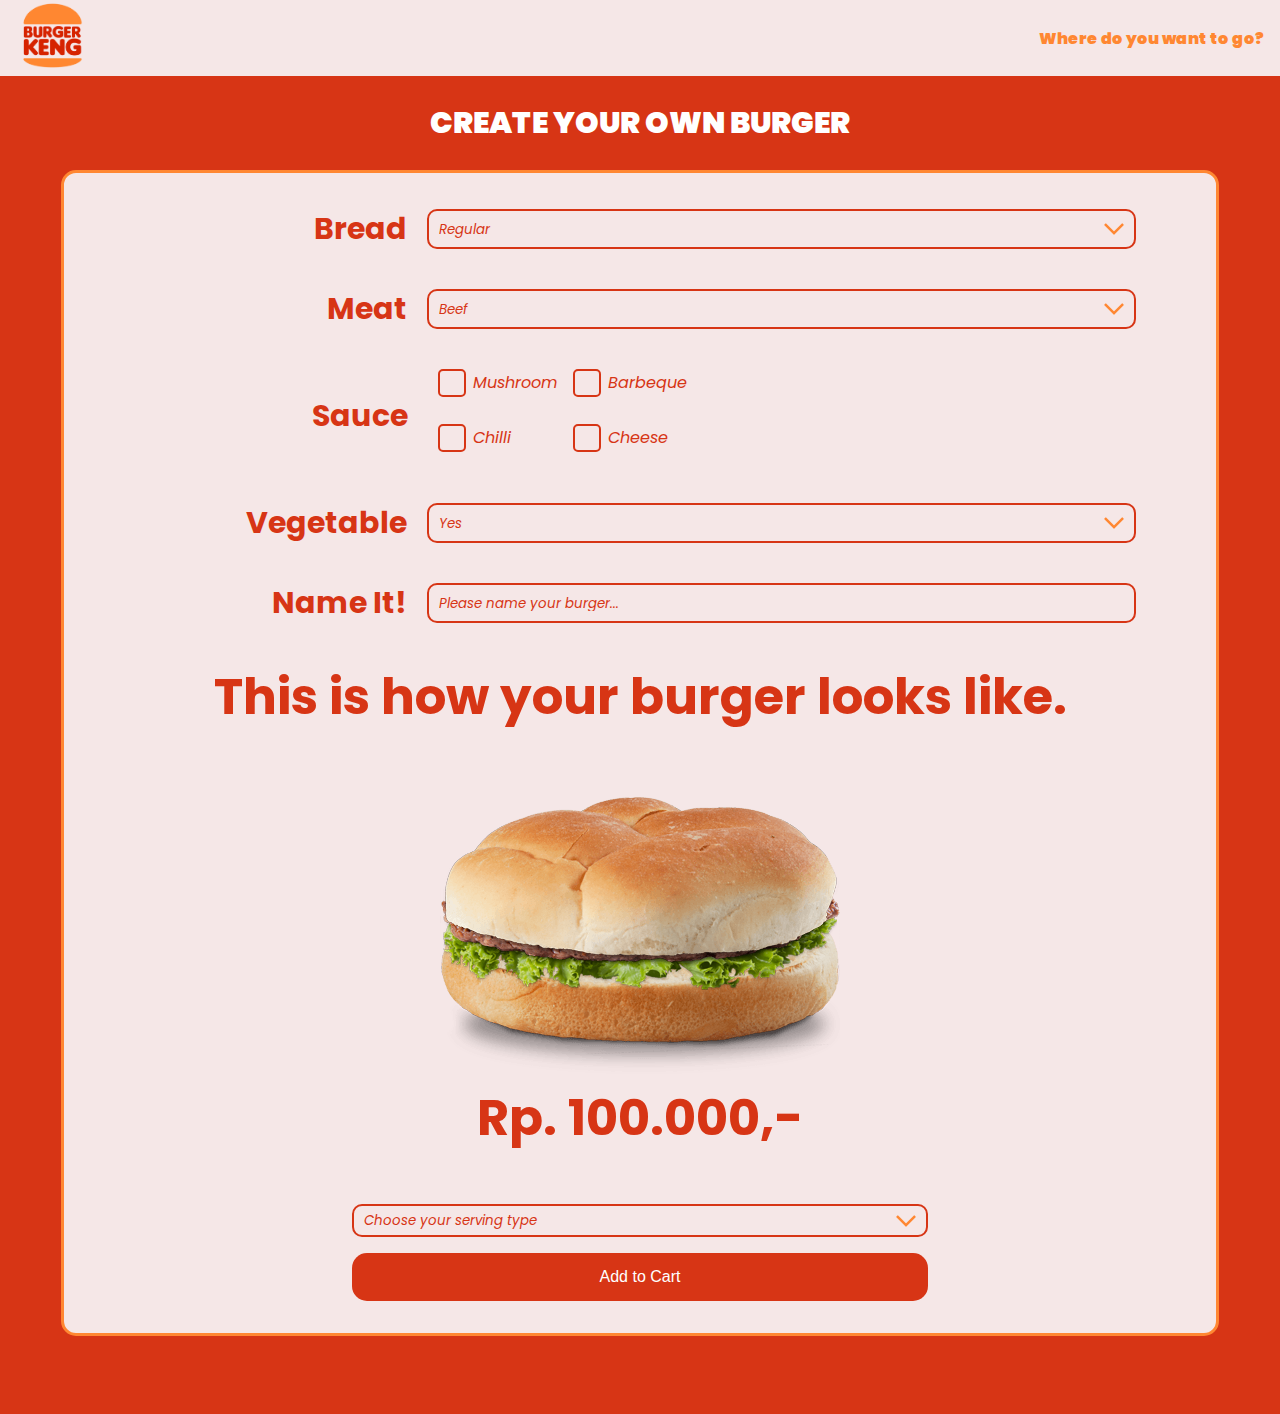
==== create.html @ b8a0a7f7 "updated responsive create burger" ====
<!DOCTYPE html>
<html lang="en">
<head>
    <meta charset="UTF-8">
    <meta http-equiv="X-UA-Compatible" content="IE=edge">
    <meta name="viewport" content="width=device-width, initial-scale=1.0">
    <title>Create Burger</title>
    <link rel="stylesheet" href="style_create.css">
</head>
<body>
    <section id="header">
        <!-- <h2>Burger KEng</h2> -->
        <div>
          <img src="Assets/Logo.png" alt="" id="logo">
        </div>
        <div class="navbar" id="topbar">
            <div class="dropdown">
              <button class="dropbtn">Where do you want to go?</button>
              <div class="dropdown-content">
                <a href="index.html">Home</a>
                <a href="gallery.html">Gallery</a>
                <a href="order.html">Order</a>
                <a href="create.html">Create Burger</a>
                <a href="team.html">Our Team</a>
              </div>
              <img src="assets/icon/navigation/arrow_forward_ios_24px.png" alt="" id="arrow">
            </div>   
        </div>
    </section>

    <!-- Bagian 1 -->
    <section class="section1">
        <h1 id="title-section1">CREATE YOUR OWN BURGER</h1>
        <div class="container-section1">
            <div>
                <div class="input-box">
                    <h1 class="form-details">Bread</h1>
                    <div class="form-answer section1a">
                        <select name="bread" class="custom-select" id="selectBread">
                            <option value="1">Regular</option>
                            <option value="2">Wheat Bread</option>
                        </select>
                        <img src="Assets/icon/navigation/arrow_forward_ios_24px.png" alt="">
                    </div>
                </div>
                <div class="input-box">
                    <h1 class="form-details">Meat</h1>
                    <div class="form-answer section1a">
                        <select name="meat" class="custom-select" id="selectMeat">
                            <option value="1">Beef</option>
                            <option value="2">Chicken</option>
                            <option value="3">Fish</option>
                        </select>
                        <img src="Assets/icon/navigation/arrow_forward_ios_24px.png" alt="">
                    </div>
                </div>
                <div class="input-box">
                    <h1 class="form-details">Sauce</h1>
                    <div class="form-checkbox">
                        <div>
                            <label class="checkbox-container">
                                <input type="checkbox" name="Mushroom" id="selectMushroom">
                                <span class="checkmark"></span>
                                Mushroom
                            </label>
                            <br>
                            <label class="checkbox-container">
                                <input type="checkbox" name="Chilli" id="selectChilli">
                                <span class="checkmark"></span>
                                Chilli
                            </label>
                        </div>
                        
                        <div>
                            <label class="checkbox-container">
                                <input type="checkbox" name="Barbeque" id="selectBBQ">
                                <span class="checkmark"></span>
                                Barbeque
                            </label>
                            <br>
                            <label class="checkbox-container">
                                <input type="checkbox" name="Cheese" id="selectCheese">
                                <span class="checkmark"></span>
                                Cheese
                            </label>
                        </div>
                    </div>
                </div>
                <div class="input-box">
                    <h1 class="form-details">Vegetable</h1>
                    <div class="form-answer section1a">
                        <select name="vegetable" class="custom-select" id="selectVegetable">
                            <option value="1">Yes</option>
                            <option value="2">No</option>
                        </select>
                        <img src="Assets/icon/navigation/arrow_forward_ios_24px.png" alt="">
                    </div>
                </div>
                <div class="input-box">
                    <h1 class="form-details">Name It!</h1>
                    <div class="form-answer section1a">
                        <input type="text" placeholder="Please name your burger..." name="" id="customBurgerName">
                    </div>
                </div>
            </div>

            <div class="create-burger-container">
                <h1>This is how your burger looks like.</h1>
                <div class="custom-burger">
                    <div class="burger-ingredients z-7" id="top-bun">
                        <img src="Assets/Create Burger/regular bun top.png" alt="" >
                    </div>
                    <div class="burger-ingredients z-6">
                        <img src="Assets/Create Burger/beef patty.png" alt="" id="meat">
                    </div>

                    <div class="burger-ingredients z-5" id="lettuce">
                        <img src="Assets/Create Burger/lettuce.png" alt="">
                    </div>

                    <div class="burger-ingredients z-4 sauce" id="sauce-mushroom">
                        <img src="Assets/Create Burger/mushroom sauce.png" alt="">
                    </div>
                    <div class="burger-ingredients z-3 sauce" id="sauce-chilli">
                        <img src="Assets/Create Burger/chili sauce.png" alt="">
                    </div>
                    <div class="burger-ingredients z-2 sauce" id="sauce-bbq">
                        <img src="Assets/Create Burger/bbq sauce.png" alt="">
                    </div>
                    <div class="burger-ingredients z-1 sauce" id="sauce-cheese">
                        <img src="Assets/Create Burger/cheese sauce.png" alt="">
                    </div>
                    <div class="burger-ingredients z-0" id="bottom-bun">
                        <img src="Assets/Create Burger/regular bun bottom.png" alt="">
                    </div>
                </div>
                <h1>Rp. 100.000,-</h1>
                <div class="form-answer section1b">
                    <select name="" class="custom-select">
                        <option value="">Choose your serving type</option>
                        <option value="">Dine in</option>
                        <option value="">Take away</option>
                    </select>
                    <img src="Assets/icon/navigation/arrow_forward_ios_24px.png" alt="">
                </div>
                
                <button class="button">Add to Cart</button>
            </div>
        </div>
        
    </section>

</body>
<script src="jquery-3.6.0.min.js"></script>
<script src="script_createBurger.js"></script>
</html>
---- style_create.css ----
@import url('https://fonts.googleapis.com/css2?family=Poppins:wght@400;800&display=swap');

*{
    margin: 0px;
    padding: 0px;
  }

  :root {
    --main-font: 'Poppins', sans-serif; 
  }
  
  #header{
    background-color: #F5E7E7;
    display: flex;
    justify-content: space-between;
    align-items: center;
  
    width: 100%;
    top: 0;
    z-index: 99;
  }
  
  #logo{
    height: 8vh;
    margin-left: 16px;
  }
  
  #logoBawah{
    width: 10vh;
  }
  
  .navbar {
    overflow: hidden;
    background-color: #F5E7E7;
    font-family: Arial;
  }
    
  .navbar a {
    float: left;
    font-size: 16px;
    color: #FF8732;
    text-align: center;
    padding: 14px 8px;
    text-decoration: none;
  }
  
  .dropdown {
    float: left;
    overflow: hidden;
    width: 28ch;
  }
  
  .dropdown .dropbtn {
    font-size: 16px;
    border: none;
    outline: none;
    color: #FF8732;
    padding: 14px 8px;
    background-color: inherit;
    margin: 0; 
    font-family: var(--main-font);
    font-weight: 900;
  }
  
  #arrow{
    width: 5%;
  }
  
  .navbar a:hover, .dropdown:hover {
    background-color: whitesmoke;
  }
  
  .dropdown-content {
    display: none;
    position: absolute;
    background-color: #f9f9f9;
    min-width: 160px;
    box-shadow: 0px 8px 16px 0px rgba(0,0,0,0.2);
    z-index: 1;
    align-items: flex-end;
  }
  
  .dropdown-content a {
    float: none;
    color: #FF8732;
    padding: 12px 16px;
    text-decoration: none;
    display: block;
    text-align: left;
    font-family: var(--main-font);
  }
  
  .dropdown-content a:hover {
    background-color: #F5E7E7;
  }
  
  .dropdown:hover .dropdown-content {
    display: block;
  }

.section1{
    background-color: #D73515;
    color: white;
    height: 75%;
    width: 100%;
    display: flex;
    flex-direction: column;
    /* padding-left: 120px; */
    /* padding-right: 120px; */
  }

  #title-section1 {
    margin: 24px 0px;
    font-size: 30px;
    text-align: center;
    font-family: var(--main-font);
    font-weight: 900;
  }

  .container-section1 {
    background-color: #F5E7E7;
    color: #D73515;
    height: 100%;
    width: 90%;
    margin: auto;
    margin-bottom: 78px;
    border-radius: 15px;
    border-color: #FF8732;
    border-style: solid;
    padding: 2rem 0rem;
  }

  .input-box {
    display: flex;
    align-items: center;
    margin-bottom: 2rem;
    gap: 20px;
    width: 100%;
  }

  .input-box .form-details{
    /* display: flex; */
    flex: 1;
    font-family: var(--main-font);
    text-align: right;
    font-weight: bold;
    font-size: 30px;
    line-height: 48px;
    color: #D73515;
  }

  .form-answer {
    flex: 2;
    text-align: left;
    box-sizing: border-box;
    outline: none;
    padding: 0.25em 0.5em;
    font-size: 1.25rem;

    color: #D73515;
    border: 2px solid #D73515;
    box-sizing: border-box;
    border-radius: 10px;
    height: 40px;
    width: 50%;

    display: flex;
    align-items: center;
  }

  .section1a{
    margin-right: 5rem;
  }

  .custom-select {
    appearance: none;
    background-color: transparent;
    border: none;
    padding: 0 1em 0 0;
    margin: 0;
    width: 100%;
    cursor: pointer;
    outline: none;
    color: inherit;
    font-family: var(--main-font);
    font-style: italic;
  }

  .input-box #customBurgerName {
    appearance: none;
    outline: none;
    border: none;
    background-color: transparent;
    width: 100%;
    color: #D73515;
  }

  .input-box input::placeholder {
    font-family: var(--main-font);
    font-style: italic;
    color: #D73515;
  }

  .input-box .form-checkbox {
    flex: 2;
    display: flex;
    column-gap: 1rem;
    margin-right: 5rem;
    padding: 5px 10px;
    overflow: hidden;
    justify-content: left;
  }

  .checkbox-container {
    display: flex;
    position: relative;
    padding-left: 35px;
    margin-bottom: 12px;
    cursor: pointer;
    font-size: 1rem;
    align-items: center;
    font-family: var(--main-font);
    font-style: italic;
  }

  .checkbox-container input {
    position: absolute;
    opacity: 0;
    cursor: pointer;
    height: 0;
    width: 0;
  }

  .checkmark {
    position: absolute;
    left: 0;
    height: 1.5rem;
    width: 1.5rem;
    background-color: transparent;
    border: 2px solid #D73515;
    border-radius: 5px;
  }

  /* On mouse-over, add a grey background color */
.checkbox-container:hover input ~ .checkmark {
  background-color: #ccc;
}

/* When the checkbox is checked, add a orange background */
.checkbox-container input:checked ~ .checkmark {
  background-color: #D73515;
}

/* Create the checkmark/indicator (hidden when not checked) */
.checkmark:after {
  content: "";
  position: absolute;
  display: none;
}

/* Show the checkmark when checked */
.checkbox-container input:checked ~ .checkmark:after {
  display: block;
}

/* Style the checkmark/indicator */
.checkbox-container .checkmark:after {
  left: 6px;
  width: 8px;
  height: 16px;
  border: solid white;
  border-width: 0 3px 3px 0;
  transform: rotate(45deg);
}

.create-burger-container {
  display: flex;
  flex-direction: column;
  align-items: center;
  justify-content: center;
}

.create-burger-container h1 {
  font-size: 50px;
  font-family: var(--main-font);
  text-align: center;
  margin-bottom: 3rem;
}

.custom-burger{
  /* margin: 0 auto;
  height: auto; */
  display: block;
  margin-bottom: 140px;
}

.burger-ingredients {
  display: block;
  position: relative;
  margin-bottom: -140px;
}

/* #top-bun{
  z-index: 7;
}

#meat {
  top: -100px;
  z-index: 6;
}

#sauce-mushroom{
  top: -230px;
  z-index: 5;
}

#sauce-chili {
  top: -410px;
  z-index: 4;
}

#sauce-bbq{
  top: -590px;
  z-index: 3;
}

#sauce-cheese {
  top: -770px;
  z-index: 2;
}

#lettuce{
  top: -950px;
  z-index: 1;
}

#bottom-bun {
  top: -1080px;
} */

.z-1{
  z-index: 101!important;
}

.z-2{
  z-index: 102!important;
}
.z-3{
  z-index: 103!important;
}
.z-4{
  z-index: 104!important;
}
#lettuce{
  margin-bottom: -160px;
}
.sauce{
  margin-bottom: -189px;
  display: none;
}
#bottom-bun{
  margin-top: 15px;
} 
.z-5{
  z-index: 105!important;
}
.z-6{
  z-index: 106!important;
}
.z-7{
  z-index: 107!important;
}

.section1b {
  margin-bottom: 1rem;
}

 .button{
  border: none;
  color: white;
  background-color: #D73515;
  display: block;
  font-size: 1rem;
  padding: 15px 32px;
  border-radius: 15px;
  width: 50%;
}

#screensaver{
  position: absolute; 
  left:0px; 
  top: 0px;
  width: 100%; 
  height: 100%;
  display: none;
  background-color: #F5E7E7;
}

.notDisplay {
  display: none;
}

@media screen and (max-width: 700px) {
  *{
      margin: 0px;
      padding: 0px;
    }

    :root {
      --main-font: 'Poppins', sans-serif; 
    }
    
    #header{
      background-color: #F5E7E7;
      display: flex;
      justify-content: space-between;
      align-items: center;
    
      width: 100%;
      top: 0;
      z-index: 99;
    }
    
    #logo{
      height: 8vh;
      margin-left: 16px;
    }
    
    #logoBawah{
      width: 10vh;
    }
    
    .navbar {
      overflow: hidden;
      background-color: #F5E7E7;
      font-family: Arial;
    }
      
    .navbar a {
      float: left;
      font-size: 16px;
      color: #FF8732;
      text-align: center;
      padding: 14px 8px;
      text-decoration: none;
    }
    
    .dropdown {
      float: left;
      overflow: hidden;
      width: 28ch;
    }
    
    .dropdown .dropbtn {
      font-size: 16px;
      border: none;
      outline: none;
      color: #FF8732;
      padding: 14px 8px;
      background-color: inherit;
      margin: 0; 
      font-family: var(--main-font);
      font-weight: 900;
    }
    
    #arrow{
      width: 5%;
    }
    
    .navbar a:hover, .dropdown:hover {
      background-color: whitesmoke;
    }
    
    .dropdown-content {
      display: none;
      position: absolute;
      background-color: #f9f9f9;
      min-width: 160px;
      box-shadow: 0px 8px 16px 0px rgba(0,0,0,0.2);
      z-index: 1;
      align-items: flex-end;
    }
    
    .dropdown-content a {
      float: none;
      color: #FF8732;
      padding: 12px 16px;
      text-decoration: none;
      display: block;
      text-align: left;
      font-family: var(--main-font);
    }
    
    .dropdown-content a:hover {
      background-color: #F5E7E7;
    }
    
    .dropdown:hover .dropdown-content {
      display: block;
    }

  .section1{
      background-color: #D73515;
      color: white;
      height: 75%;
      width: 100%;
      display: flex;
      flex-direction: column;
      /* padding-left: 120px; */
      /* padding-right: 120px; */
    }

    #title-section1 {
      margin: 24px 0px;
      font-size: 30px;
      text-align: center;
      font-family: var(--main-font);
      font-weight: 900;
    }

    .container-section1 {
      background-color: #F5E7E7;
      color: #D73515;
      height: 100%;
      width: 90%;
      margin: auto;
      margin-bottom: 78px;
      border-radius: 15px;
      border-color: #FF8732;
      border-style: solid;
      padding: 2rem 0rem;
    }

    .input-box {
      display: flex;
      align-items: center;
      margin-bottom: 2rem;
      gap: 20px;
      width: 100%;
    }

    .input-box .form-details{
      /* display: flex; */
      flex: 1;
      font-family: var(--main-font);
      text-align: right;
      font-weight: bold;
      font-size: 20px;
      line-height: 48px;
      color: #D73515;
    }

    .form-answer {
      flex: 2;
      text-align: left;
      box-sizing: border-box;
      outline: none;
      padding: 0.25em 0.5em;
      font-size: 1.25rem;

      color: #D73515;
      border: 2px solid #D73515;
      box-sizing: border-box;
      border-radius: 10px;
      height: 40px;
      width: 50%;

      display: flex;
      align-items: center;
    }

    .section1a{
      margin-right: 5rem;
    }

    .custom-select {
      appearance: none;
      background-color: transparent;
      border: none;
      padding: 0 1em 0 0;
      margin: 0;
      width: 100%;
      cursor: pointer;
      outline: none;
      color: inherit;
      font-family: var(--main-font);
      font-style: italic;
    }

    .input-box #customBurgerName {
      appearance: none;
      outline: none;
      border: none;
      background-color: transparent;
      width: 100%;
      color: #D73515;
    }

    .input-box input::placeholder {
      font-family: var(--main-font);
      font-style: italic;
      color: #D73515;
    }

    .input-box .form-checkbox {
      flex: 2;
      display: flex;
      justify-content: left;
      column-gap: 1rem;
      margin-right: 5rem;
      padding: 5px 10px;
      overflow: hidden;
    }

    .checkbox-container {
      display: flex;
      position: relative;
      padding-left: 35px;
      margin-bottom: 12px;
      cursor: pointer;
      font-size: 1rem;
      align-items: center;
      font-family: var(--main-font);
      font-style: italic;
    }

    .checkbox-container input {
      position: absolute;
      opacity: 0;
      cursor: pointer;
      height: 0;
      width: 0;
    }

    .checkmark {
      position: absolute;
      left: 0;
      height: 1.5rem;
      width: 1.5rem;
      background-color: transparent;
      border: 2px solid #D73515;
      border-radius: 5px;
    }

    /* On mouse-over, add a grey background color */
  .checkbox-container:hover input ~ .checkmark {
    background-color: #ccc;
  }

  /* When the checkbox is checked, add a orange background */
  .checkbox-container input:checked ~ .checkmark {
    background-color: #D73515;
  }

  /* Create the checkmark/indicator (hidden when not checked) */
  .checkmark:after {
    content: "";
    position: absolute;
    display: none;
  }

  /* Show the checkmark when checked */
  .checkbox-container input:checked ~ .checkmark:after {
    display: block;
  }

  /* Style the checkmark/indicator */
  .checkbox-container .checkmark:after {
    left: 6px;
    width: 8px;
    height: 16px;
    border: solid white;
    border-width: 0 3px 3px 0;
    transform: rotate(45deg);
  }

  .create-burger-container {
    display: flex;
    flex-direction: column;
    align-items: center;
    justify-content: center;
  }

  .create-burger-container h1 {
    font-size: 35px;
    font-family: var(--main-font);
    text-align: center;
  }

  .custom-burger{
    /* margin: 0 auto;
    height: auto; */
    display: block;
    margin-bottom: 140px;
  }

  .burger-ingredients {
    display: block;
    position: relative;
    margin-bottom: -140px;
  }

  /* #top-bun{
    z-index: 7;
  }

  #meat {
    top: -100px;
    z-index: 6;
  }

  #sauce-mushroom{
    top: -230px;
    z-index: 5;
  }

  #sauce-chili {
    top: -410px;
    z-index: 4;
  }

  #sauce-bbq{
    top: -590px;
    z-index: 3;
  }

  #sauce-cheese {
    top: -770px;
    z-index: 2;
  }

  #lettuce{
    top: -950px;
    z-index: 1;
  }

  #bottom-bun {
    top: -1080px;
  } */

  .z-1{
    z-index: 101!important;
  }

  .z-2{
    z-index: 102!important;
  }
  .z-3{
    z-index: 103!important;
  }
  .z-4{
    z-index: 104!important;
  }
  #lettuce{
    margin-bottom: -160px;
  }
  .sauce{
    margin-bottom: -189px;
    display: none;
  }
  #bottom-bun{
    margin-top: 15px;
  } 
  .z-5{
    z-index: 105!important;
  }
  .z-6{
    z-index: 106!important;
  }
  .z-7{
    z-index: 107!important;
  }

  .section1b {
    margin-bottom: 1rem;
  }

  .button{
    border: none;
    color: white;
    background-color: #D73515;
    display: block;
    font-size: 1rem;
    padding: 15px 32px;
    border-radius: 15px;
    width: 50%;
  }

  #screensaver{
    position: absolute; 
    left:0px; 
    top: 0px;
    width: 100%; 
    height: 100%;
    display: none;
    background-color: #F5E7E7;
  }

  .notDisplay {
    display: none;
  }
}
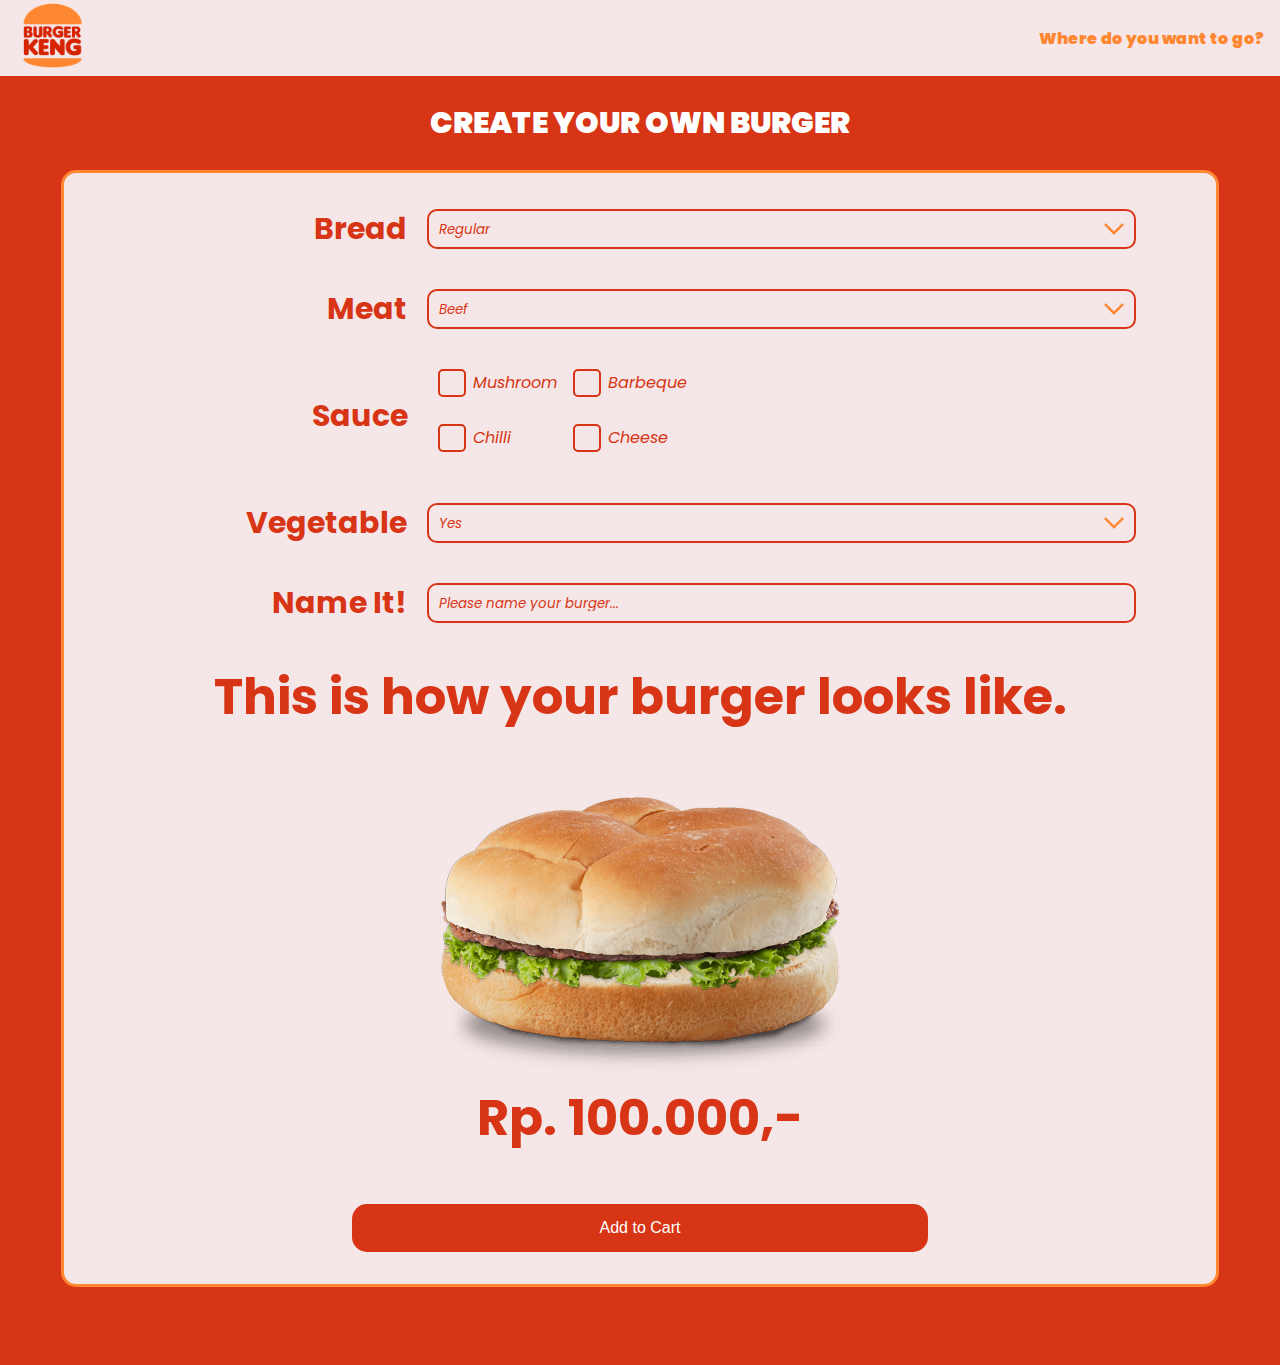
==== commit 074496ff: "create burger dropdown deleted, serving type on create burger deleted" ====
--- a/create.html
+++ b/create.html
@@ -20,7 +20,6 @@
                 <a href="index.html">Home</a>
                 <a href="gallery.html">Gallery</a>
                 <a href="order.html">Order</a>
-                <a href="create.html">Create Burger</a>
                 <a href="team.html">Our Team</a>
               </div>
               <img src="assets/icon/navigation/arrow_forward_ios_24px.png" alt="" id="arrow">
@@ -113,11 +112,9 @@
                     <div class="burger-ingredients z-6">
                         <img src="Assets/Create Burger/beef patty.png" alt="" id="meat">
                     </div>
-
                     <div class="burger-ingredients z-5" id="lettuce">
                         <img src="Assets/Create Burger/lettuce.png" alt="">
                     </div>
-
                     <div class="burger-ingredients z-4 sauce" id="sauce-mushroom">
                         <img src="Assets/Create Burger/mushroom sauce.png" alt="">
                     </div>
@@ -135,19 +132,10 @@
                     </div>
                 </div>
                 <h1>Rp. 100.000,-</h1>
-                <div class="form-answer section1b">
-                    <select name="" class="custom-select">
-                        <option value="">Choose your serving type</option>
-                        <option value="">Dine in</option>
-                        <option value="">Take away</option>
-                    </select>
-                    <img src="Assets/icon/navigation/arrow_forward_ios_24px.png" alt="">
-                </div>
                 
                 <button class="button">Add to Cart</button>
             </div>
         </div>
-        
     </section>
 
 </body>
--- a/style_create.css
+++ b/style_create.css
@@ -384,6 +384,7 @@
   padding: 15px 32px;
   border-radius: 15px;
   width: 50%;
+  cursor: pointer;
 }
 
 #screensaver{
@@ -784,6 +785,7 @@
     padding: 15px 32px;
     border-radius: 15px;
     width: 50%;
+    cursor: pointer;
   }
 
   #screensaver{
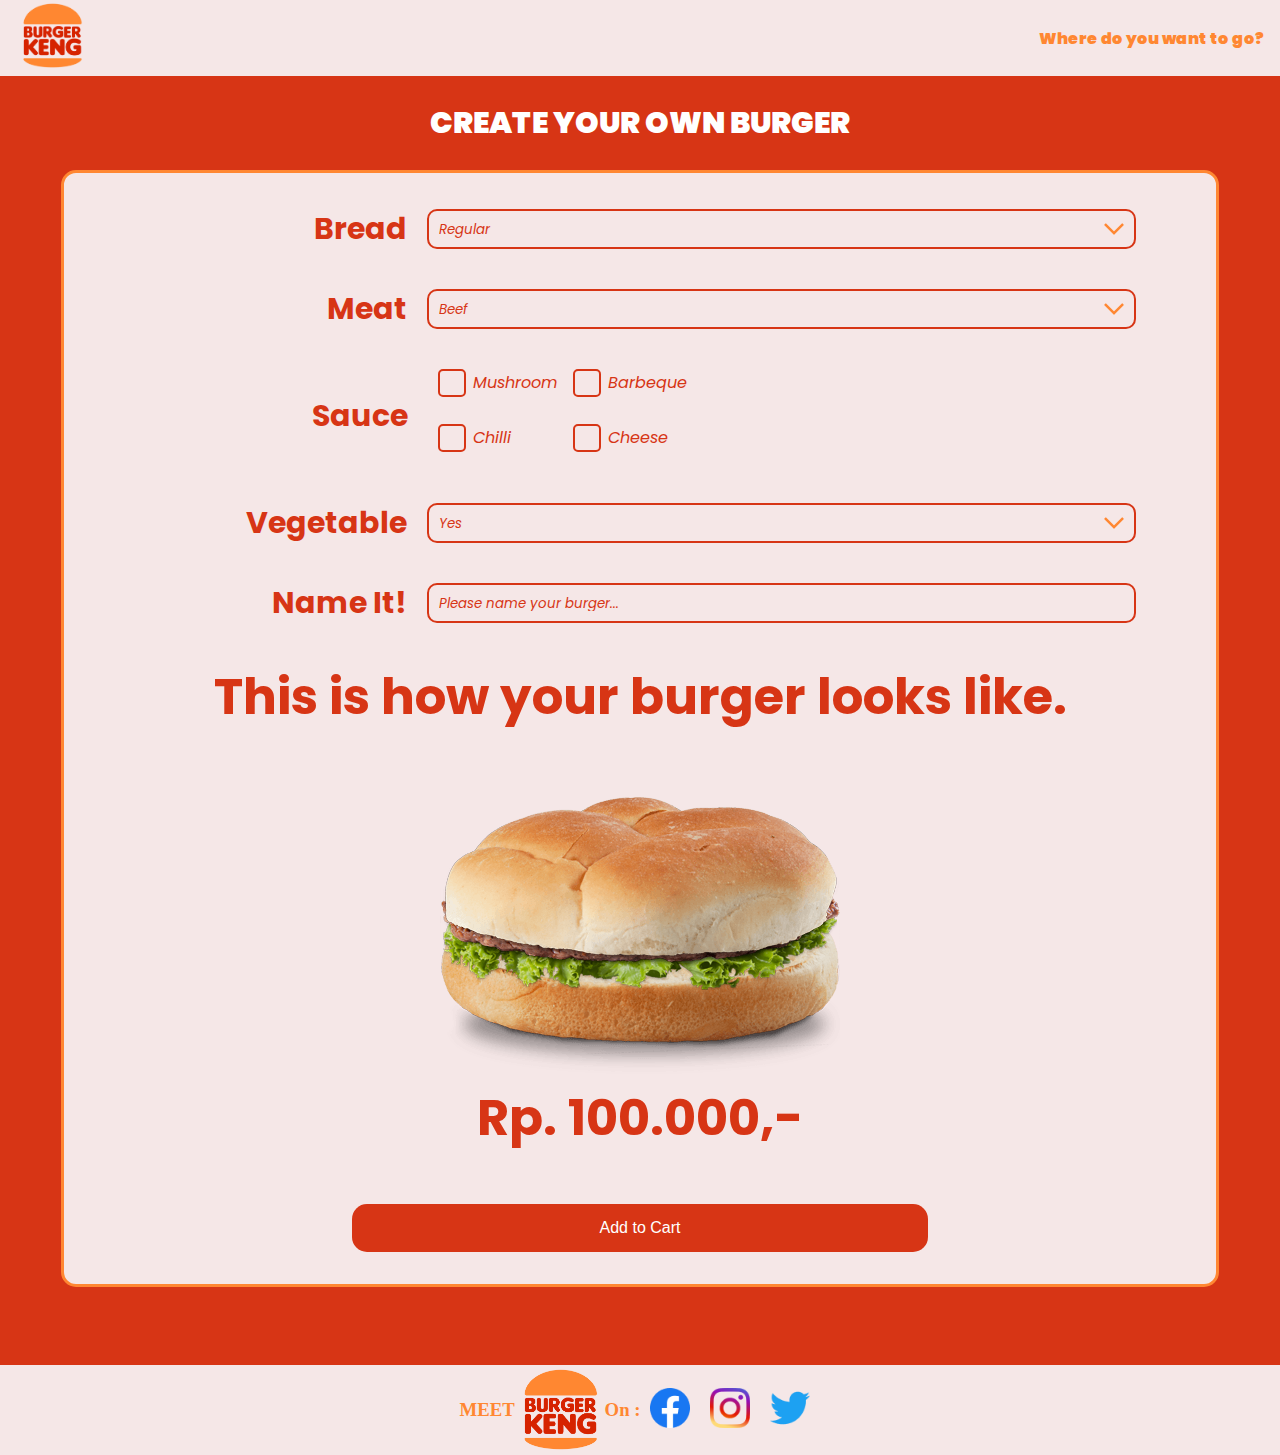
==== commit 4d9aae27: "update" ====
--- a/create.html
+++ b/create.html
@@ -133,12 +133,30 @@
                 </div>
                 <h1>Rp. 100.000,-</h1>
                 
-                <button class="button">Add to Cart</button>
+                <button class="button" onclick="buttonAddToCart()">Add to Cart</button>
             </div>
         </div>
     </section>
+    <section id="footer">
+        <h3>MEET</h3>
+        <img src="Assets/Logo.png" id="logoBawah">
+        <h3>On : </h3>
+        <a href="https://www.facebook.com/burgerkingindonesia" >
+            <img src="Assets/facebook.png" alt="" >
+        </a>
+        <a href="https://www.instagram.com/burgerking.id/">
+            <img src="Assets/instagram.png" alt="">
+        </a>
+        <a href="https://twitter.com/BurgerKing_ID">
+            <img src="Assets/twitter.png" alt="">
+        </a>
+    </section>
+    <div id="screensaver">
+        <canvas id="canvas"></canvas>
+    </div>
 
 </body>
 <script src="jquery-3.6.0.min.js"></script>
 <script src="script_createBurger.js"></script>
+<script src="script_screensaver.js"></script>
 </html>--- a/style_create.css
+++ b/style_create.css
@@ -97,6 +97,21 @@
   .dropdown:hover .dropdown-content {
     display: block;
   }
+
+#footer{
+    background-color: #F5E7E7;
+    display: flex;
+    justify-content: center;
+    align-items: center;
+}
+#footer>h3{
+    color: #FF8732;
+}
+
+#footer>a>img{
+    margin: 10px;
+    width: 5ch;
+}
 
 .section1{
     background-color: #D73515;
